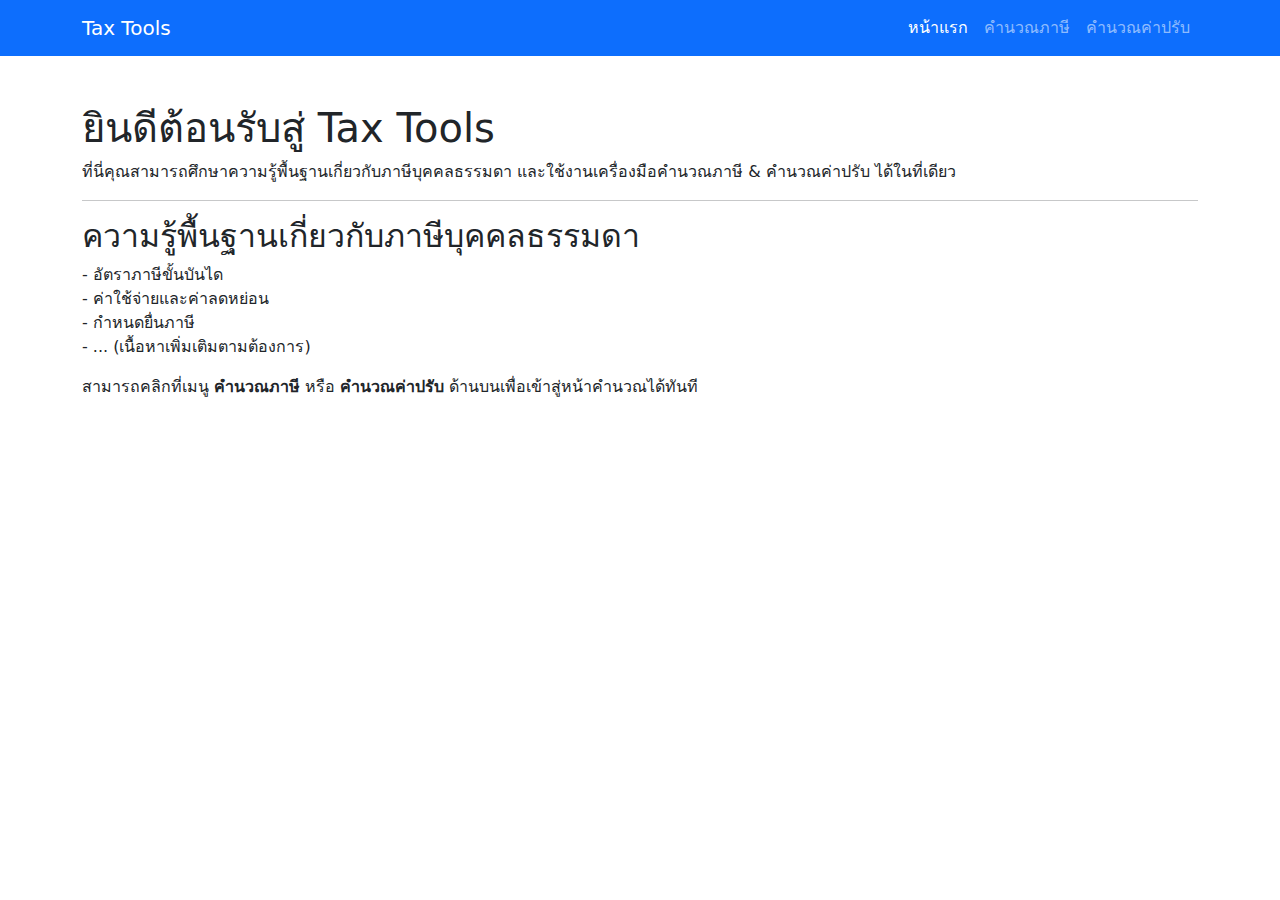
==== index.html @ 9a441849 "html" ====
<!DOCTYPE html>
<html lang="th">
<head>
  <meta charset="UTF-8" />
  <meta name="viewport" content="width=device-width, initial-scale=1.0"/>
  <title>ความรู้พื้นฐาน & วิธีใช้งาน</title>
  <!-- Bootstrap CSS -->
  <link
    href="https://cdn.jsdelivr.net/npm/bootstrap@5.3.0/dist/css/bootstrap.min.css"
    rel="stylesheet"
  />
  <!-- ไฟล์ CSS เพิ่มเติม (ถ้ามี) -->
  <!-- <link rel="stylesheet" href="css/style.css" /> -->
</head>
<body>
  <!-- Navbar -->
  <nav class="navbar navbar-expand-lg navbar-dark bg-primary">
    <div class="container">
      <a class="navbar-brand" href="index.html">Tax Tools</a>
      <button class="navbar-toggler" type="button" data-bs-toggle="collapse" data-bs-target="#navbarNav">
        <span class="navbar-toggler-icon"></span>
      </button>
      <div class="collapse navbar-collapse" id="navbarNav">
        <ul class="navbar-nav ms-auto">
          <li class="nav-item"><a class="nav-link active" href="index.html">หน้าแรก</a></li>
          <li class="nav-item"><a class="nav-link" href="tax-calculator.html">คำนวณภาษี</a></li>
          <li class="nav-item"><a class="nav-link" href="penalty-calculator.html">คำนวณค่าปรับ</a></li>
        </ul>
      </div>
    </div>
  </nav>

  <!-- Content -->
  <div class="container py-5">
    <h1>ยินดีต้อนรับสู่ Tax Tools</h1>
    <p>
      ที่นี่คุณสามารถศึกษาความรู้พื้นฐานเกี่ยวกับภาษีบุคคลธรรมดา  
      และใช้งานเครื่องมือคำนวณภาษี & คำนวณค่าปรับ ได้ในที่เดียว
    </p>
    <hr />
    <h2>ความรู้พื้นฐานเกี่ยวกับภาษีบุคคลธรรมดา</h2>
    <p>
      - อัตราภาษีขั้นบันได <br>
      - ค่าใช้จ่ายและค่าลดหย่อน <br>
      - กำหนดยื่นภาษี <br>
      - ... (เนื้อหาเพิ่มเติมตามต้องการ)
    </p>
    <p>
      สามารถคลิกที่เมนู <strong>คำนวณภาษี</strong> หรือ <strong>คำนวณค่าปรับ</strong> ด้านบนเพื่อเข้าสู่หน้าคำนวณได้ทันที
    </p>
  </div>

  <!-- Bootstrap JS -->
  <script src="https://cdn.jsdelivr.net/npm/bootstrap@5.3.0/dist/js/bootstrap.bundle.min.js"></script>
</body>
</html>
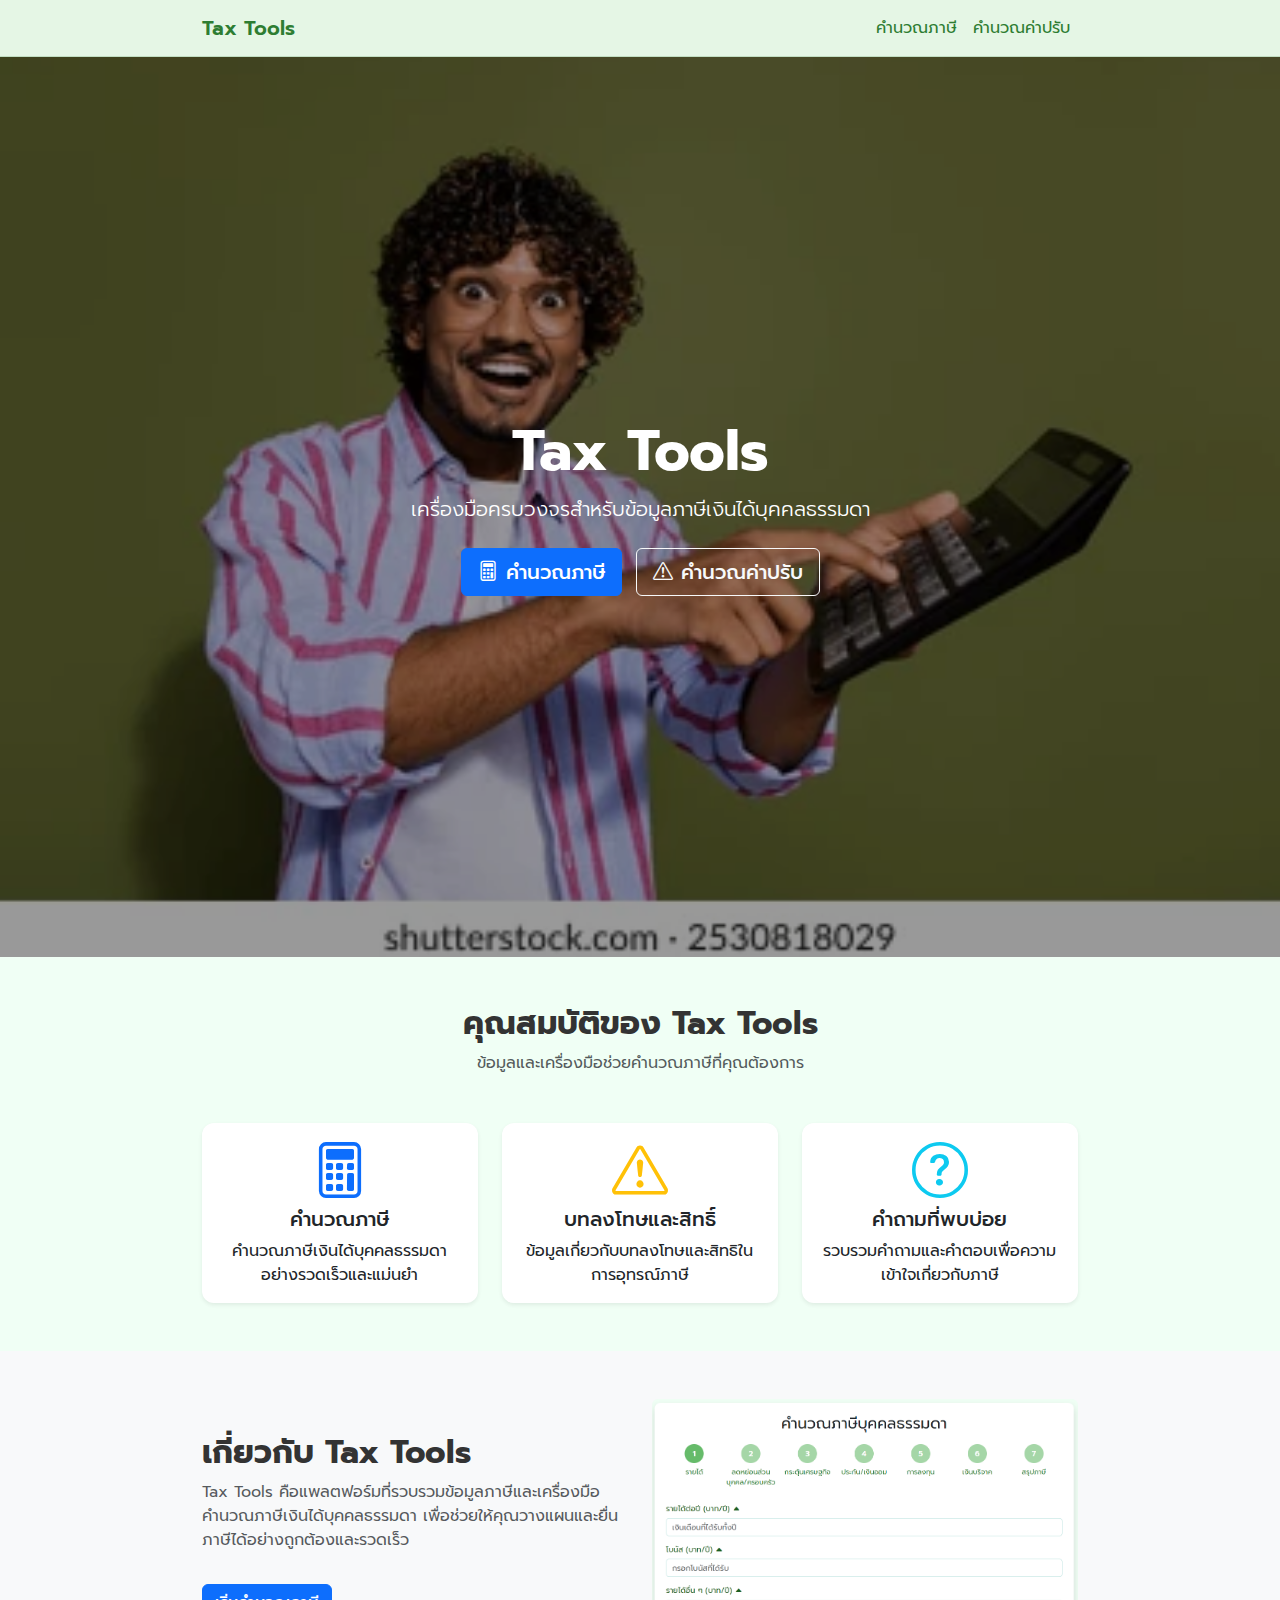
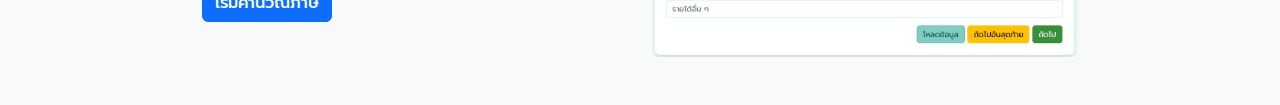
==== commit faa81726: "Add files via upload" ====
--- a/index.html
+++ b/index.html
@@ -3,18 +3,185 @@
 <head>
   <meta charset="UTF-8" />
   <meta name="viewport" content="width=device-width, initial-scale=1.0"/>
-  <title>ความรู้พื้นฐาน & วิธีใช้งาน</title>
+  <title>Tax Tools - ข้อมูลภาษีและเครื่องมือคำนวณภาษี</title>
   <!-- Bootstrap CSS -->
-  <link
-    href="https://cdn.jsdelivr.net/npm/bootstrap@5.3.0/dist/css/bootstrap.min.css"
-    rel="stylesheet"
-  />
-  <!-- ไฟล์ CSS เพิ่มเติม (ถ้ามี) -->
-  <!-- <link rel="stylesheet" href="css/style.css" /> -->
+  <link href="https://cdn.jsdelivr.net/npm/bootstrap@5.3.0/dist/css/bootstrap.min.css" rel="stylesheet">
+  <!-- Bootstrap Icons -->
+  <link rel="stylesheet" href="https://cdn.jsdelivr.net/npm/bootstrap-icons@1.10.5/font/bootstrap-icons.css">
+  <!-- Google Fonts -->
+  <link rel="stylesheet" href="https://fonts.googleapis.com/css2?family=Prompt:wght@400;600&display=swap">
+  <style>
+    /* Custom General Styles */
+    /* ========== พื้นฐานของหน้าเว็บ ========== */
+    body {
+      background: #F0FFF5; /* พื้นหลังสีเขียวอ่อนพาสเทล */
+      color: #333333;      /* สีตัวอักษรหลัก */
+      font-family: "Prompt", sans-serif;
+      margin: 0;
+      padding: 0;
+    }
+    
+    body {
+      background-color: #F0FFF5;
+      background-repeat: no-repeat;
+      background-position: 50px calc(100% - 25px);
+      background-size: 150px auto;
+    }
+    
+    /* การ์ดและ container ให้มีความโปร่งและขอบมนเล็กน้อย */
+    .container {
+      max-width: 900px;
+      margin: 0 auto;
+    }
+    
+    .card {
+      border: none;
+      border-radius: 12px;
+      background: #FFFFFF;
+    }
+    
+    /* ========== Navbar ========== */
+    .navbar {
+      background-color: #E5F6E5 !important;
+      border-bottom: 1px solid #C2DEC2;
+    }
+    
+    .navbar-brand {
+      color: #2E7D32 !important;
+      font-weight: 600;
+    }
+    
+    .nav-link {
+      color: #2E7D32 !important;
+    }
+    
+    .nav-link.active,
+    .nav-link:hover {
+      color: #1B5E20 !important;
+    }
+    
+    /* ========== Step Indicator (สำหรับหน้าคำนวณภาษี) ========== */
+    .step-indicator {
+      display: flex;
+      justify-content: space-between;
+      margin-bottom: 2rem;
+    }
+    
+    .step {
+      text-align: center;
+      flex: 1;
+      position: relative;
+    }
+    
+    .step-number {
+      width: 40px;
+      height: 40px;
+      margin: 0 auto;
+      border-radius: 50%;
+      background-color: #A5D6A7;
+      color: #ffffff;
+      display: flex;
+      align-items: center;
+      justify-content: center;
+      font-weight: 600;
+      margin-bottom: 0.5rem;
+    }
+    
+    .step.active .step-number {
+      background-color: #66BB6A;
+    }
+    
+    .step-title {
+      font-size: 0.9rem;
+      color: #2E7D32;
+    }
+    
+    /* ========== ปุ่มต่าง ๆ ========== */
+    .btn {
+      border-radius: 6px;
+      font-weight: 500;
+    }
+    
+    .btn-dark {
+      background-color: #388E3C !important;
+      border-color: #2E7D32 !important;
+    }
+    
+    .btn-dark:hover {
+      background-color: #2E7D32 !important;
+      border-color: #1B5E20 !important;
+    }
+    
+    .btn-secondary {
+      background-color: #C8E6C9 !important;
+      border-color: #A5D6A7 !important;
+      color: #2E7D32 !important;
+    }
+    
+    .btn-secondary:hover {
+      background-color: #A5D6A7 !important;
+      border-color: #81C784 !important;
+      color: #1B5E20 !important;
+    }
+    
+    .btn-success {
+      background-color: #4CAF50 !important;
+      border-color: #43A047 !important;
+    }
+    
+    .btn-info {
+      background-color: #80CBC4 !important;
+      border-color: #4DB6AC !important;
+      color: #004D40 !important;
+    }
+    
+    /* ========== ฟอร์มและช่องกรอกข้อมูล ========== */
+    .form-label {
+      font-weight: 500;
+      color: #1B5E20;
+    }
+    
+    .form-control {
+      border-radius: 6px;
+      border: 1px solid #B2DFDB;
+    }
+    
+    .form-check-input:checked {
+      background-color: #66BB6A;
+      border-color: #66BB6A;
+    }
+    
+    /* ========== ตารางสรุป ========== */
+    .table thead th {
+      background-color: #C8E6C9;
+      color: #2E7D32;
+    }
+    
+    .table tbody td {
+      vertical-align: middle;
+    }
+    
+    /* ========== ส่วนของ Step 7 สรุปภาษี ========== */
+    #step-7 h4, 
+    #step-7 h5 {
+      color: #2E7D32;
+      font-weight: 600;
+    }
+    
+    /* ========== ปรับแต่งส่วนพิมพ์ (print) ถ้าต้องการ ========== */
+    @media print {
+      .no-print {
+        display: none !important;
+      }
+      body {
+        background: #FFFFFF;
+      }
+    }
+  </style>
 </head>
 <body>
   <!-- Navbar -->
-  <nav class="navbar navbar-expand-lg navbar-dark bg-primary">
+  <nav class="navbar navbar-expand-lg navbar-light no-print">
     <div class="container">
       <a class="navbar-brand" href="index.html">Tax Tools</a>
       <button class="navbar-toggler" type="button" data-bs-toggle="collapse" data-bs-target="#navbarNav">
@@ -22,35 +189,91 @@
       </button>
       <div class="collapse navbar-collapse" id="navbarNav">
         <ul class="navbar-nav ms-auto">
-          <li class="nav-item"><a class="nav-link active" href="index.html">หน้าแรก</a></li>
           <li class="nav-item"><a class="nav-link" href="tax-calculator.html">คำนวณภาษี</a></li>
           <li class="nav-item"><a class="nav-link" href="penalty-calculator.html">คำนวณค่าปรับ</a></li>
         </ul>
       </div>
     </div>
   </nav>
+  
+  <!-- Hero Section -->
+  <section class="hero d-flex align-items-center" style="background: url('./images/j3k.png') center center/cover no-repeat; height: 100vh; position: relative;">
+    <div class="container text-center hero-content" style="position: relative; z-index: 2;">
+      <h1 class="display-4 fw-bold" style="color: #fff;">Tax Tools</h1>
+      <p class="lead mb-4" style="color: #fff;">เครื่องมือครบวงจรสำหรับข้อมูลภาษีเงินได้บุคคลธรรมดา</p>
+      <a href="tax-calculator.html" class="btn btn-primary btn-lg me-2">
+        <i class="bi bi-calculator me-2"></i>คำนวณภาษี
+      </a>
+      <a href="penalty-calculator.html" class="btn btn-outline-light btn-lg">
+        <i class="bi bi-exclamation-triangle me-2"></i>คำนวณค่าปรับ
+      </a>
+    </div>
+    <div style="position: absolute; top: 0; left: 0; width: 100%; height: 100%; background: rgba(0,0,0,0.4);"></div>
+  </section>
+  
+  <!-- Features Section -->
+  <section id="features" class="py-5">
+    <div class="container">
+      <div class="text-center mb-5">
+        <h2 class="fw-bold">คุณสมบัติของ Tax Tools</h2>
+        <p class="text-muted">ข้อมูลและเครื่องมือช่วยคำนวณภาษีที่คุณต้องการ</p>
+      </div>
+      <div class="row g-4">
+        <div class="col-md-4">
+          <div class="card feature-card h-100 shadow-sm">
+            <div class="card-body text-center">
+              <i class="bi bi-calculator display-4 text-primary mb-3"></i>
+              <h5 class="card-title">คำนวณภาษี</h5>
+              <p class="card-text">คำนวณภาษีเงินได้บุคคลธรรมดาอย่างรวดเร็วและแม่นยำ</p>
+            </div>
+          </div>
+        </div>
+        <div class="col-md-4">
+          <div class="card feature-card h-100 shadow-sm">
+            <div class="card-body text-center">
+              <i class="bi bi-exclamation-triangle display-4 text-warning mb-3"></i>
+              <h5 class="card-title">บทลงโทษและสิทธิ์</h5>
+              <p class="card-text">ข้อมูลเกี่ยวกับบทลงโทษและสิทธิในการอุทรณ์ภาษี</p>
+            </div>
+          </div>
+        </div>
+        <div class="col-md-4">
+          <div class="card feature-card h-100 shadow-sm">
+            <div class="card-body text-center">
+              <i class="bi bi-question-circle display-4 text-info mb-3"></i>
+              <h5 class="card-title">คำถามที่พบบ่อย</h5>
+              <p class="card-text">รวบรวมคำถามและคำตอบเพื่อความเข้าใจเกี่ยวกับภาษี</p>
+            </div>
+          </div>
+        </div>
+      </div>
+    </div>
+  </section>
+  
+  <!-- About Section -->
+  <section id="about" class="py-5 bg-light">
+    <div class="container">
+      <div class="row align-items-center">
+        <div class="col-md-6">
+          <h2 class="fw-bold">เกี่ยวกับ Tax Tools</h2>
+          <p class="text-muted">
+            Tax Tools คือแพลตฟอร์มที่รวบรวมข้อมูลภาษีและเครื่องมือคำนวณภาษีเงินได้บุคคลธรรมดา
+            เพื่อช่วยให้คุณวางแผนและยื่นภาษีได้อย่างถูกต้องและรวดเร็ว
+          </p>
+          <a href="tax-calculator.html" class="btn btn-primary mt-3">
+            เริ่มคำนวณภาษี
+          </a>
+        </div>
+        <div class="col-md-6">
+          <img src="./images/image.png" alt="Tax Tools" class="img-fluid rounded">
+        </div>
+      </div>
+    </div>
+  </section>
+  
 
-  <!-- Content -->
-  <div class="container py-5">
-    <h1>ยินดีต้อนรับสู่ Tax Tools</h1>
-    <p>
-      ที่นี่คุณสามารถศึกษาความรู้พื้นฐานเกี่ยวกับภาษีบุคคลธรรมดา  
-      และใช้งานเครื่องมือคำนวณภาษี & คำนวณค่าปรับ ได้ในที่เดียว
-    </p>
-    <hr />
-    <h2>ความรู้พื้นฐานเกี่ยวกับภาษีบุคคลธรรมดา</h2>
-    <p>
-      - อัตราภาษีขั้นบันได <br>
-      - ค่าใช้จ่ายและค่าลดหย่อน <br>
-      - กำหนดยื่นภาษี <br>
-      - ... (เนื้อหาเพิ่มเติมตามต้องการ)
-    </p>
-    <p>
-      สามารถคลิกที่เมนู <strong>คำนวณภาษี</strong> หรือ <strong>คำนวณค่าปรับ</strong> ด้านบนเพื่อเข้าสู่หน้าคำนวณได้ทันที
-    </p>
-  </div>
-
-  <!-- Bootstrap JS -->
+  
+  <!-- Bootstrap JS Bundle -->
   <script src="https://cdn.jsdelivr.net/npm/bootstrap@5.3.0/dist/js/bootstrap.bundle.min.js"></script>
 </body>
 </html>
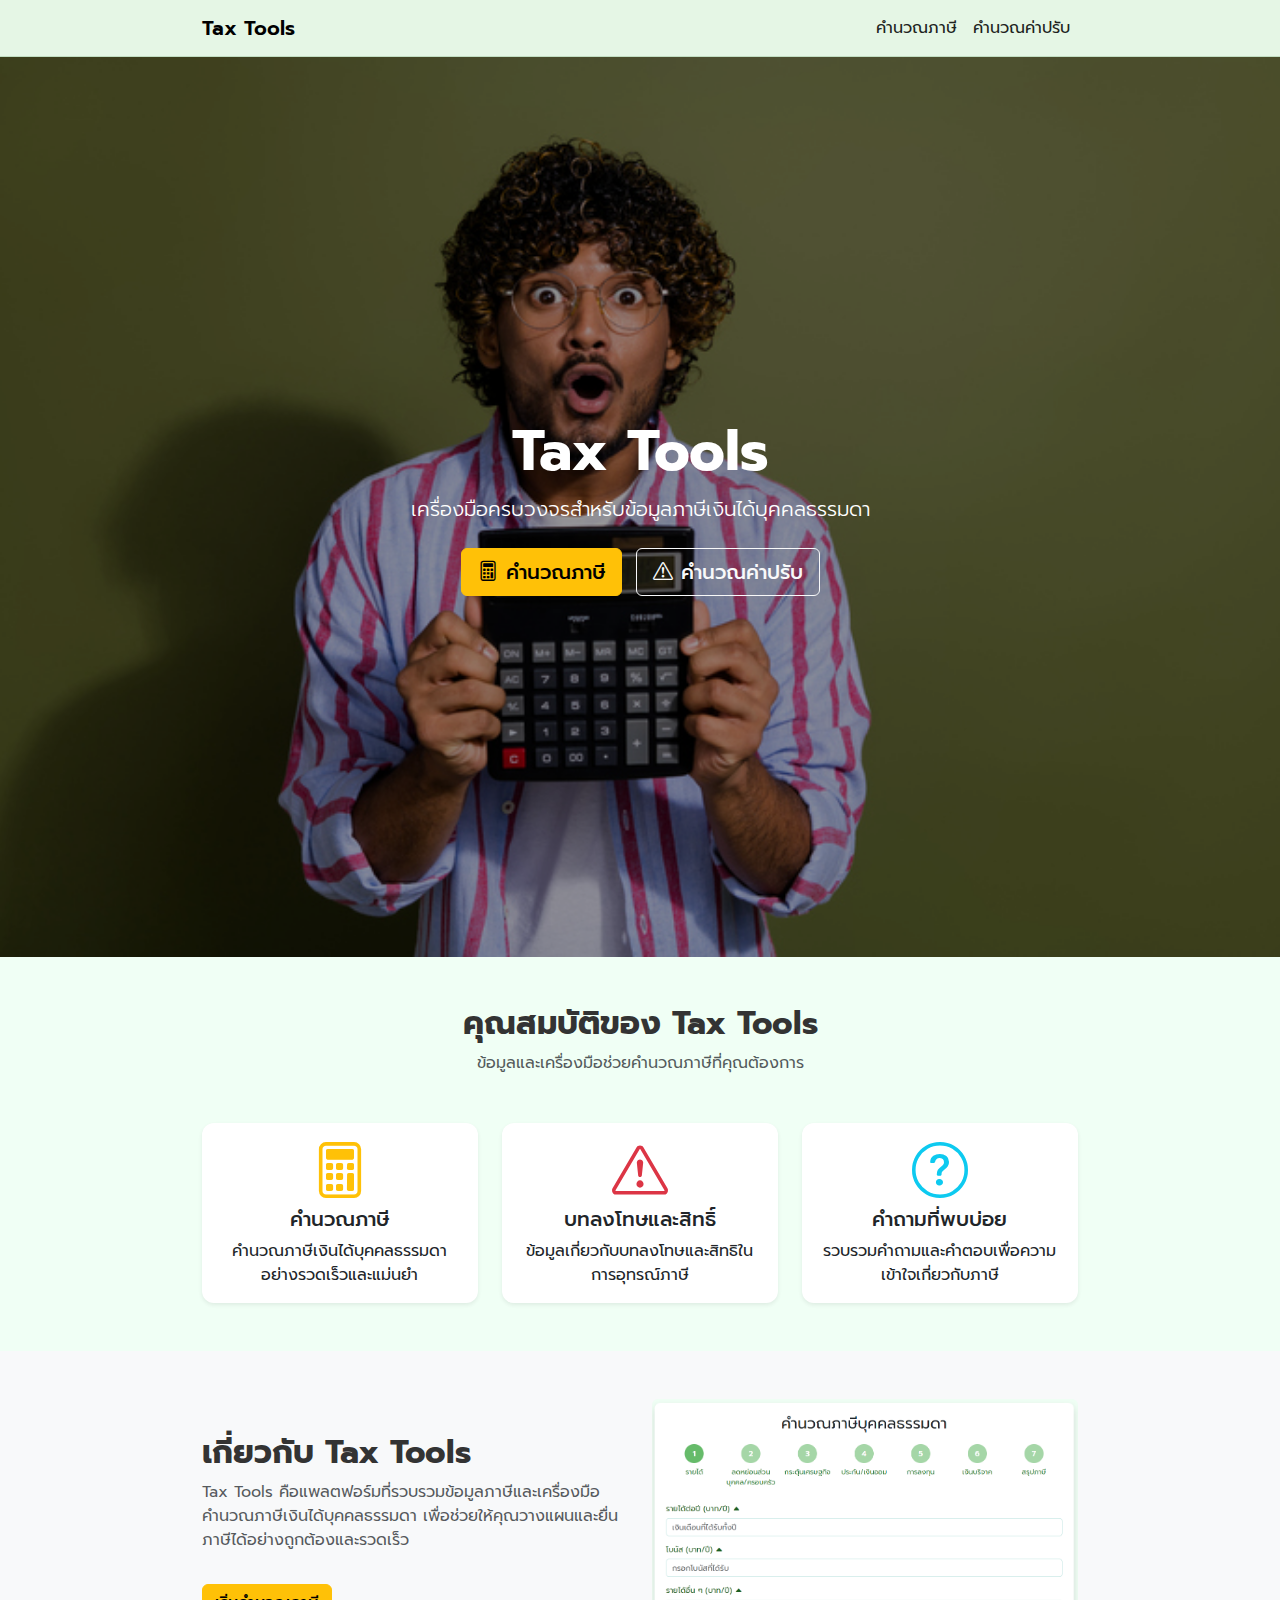
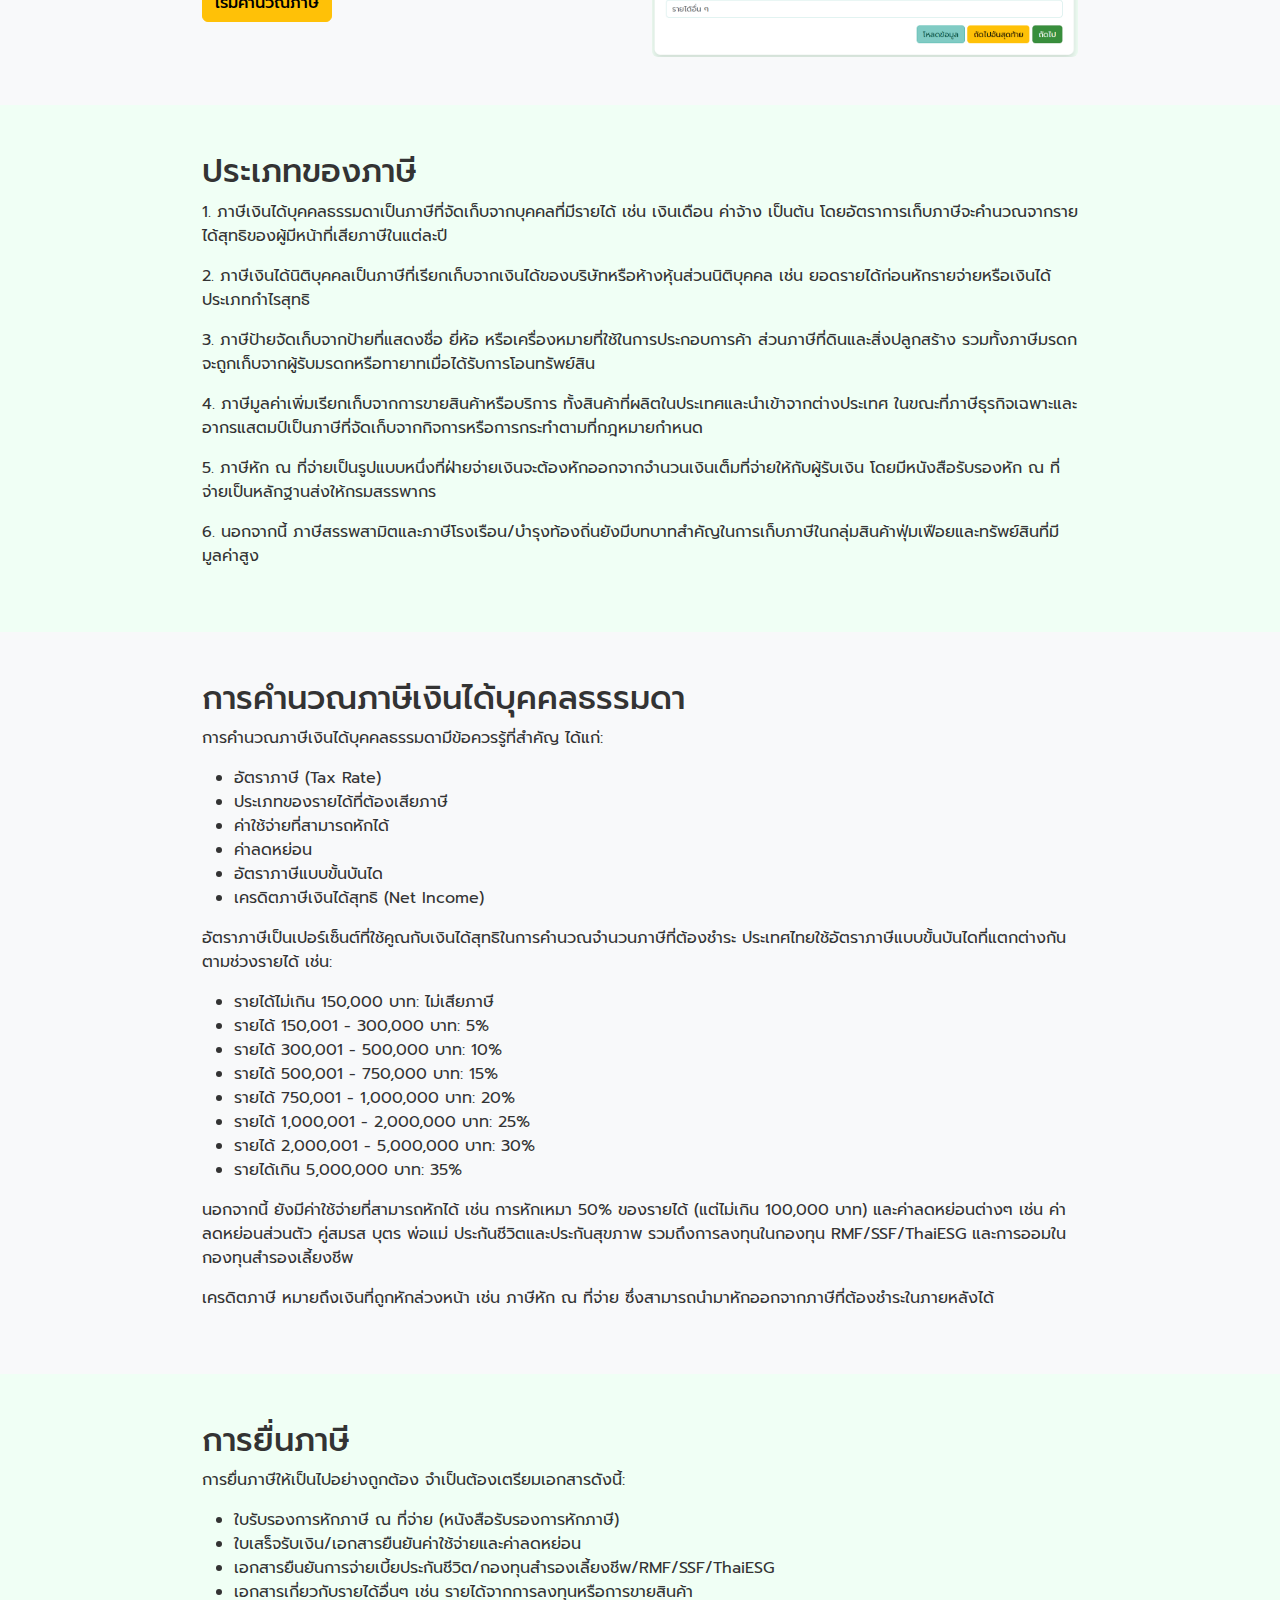
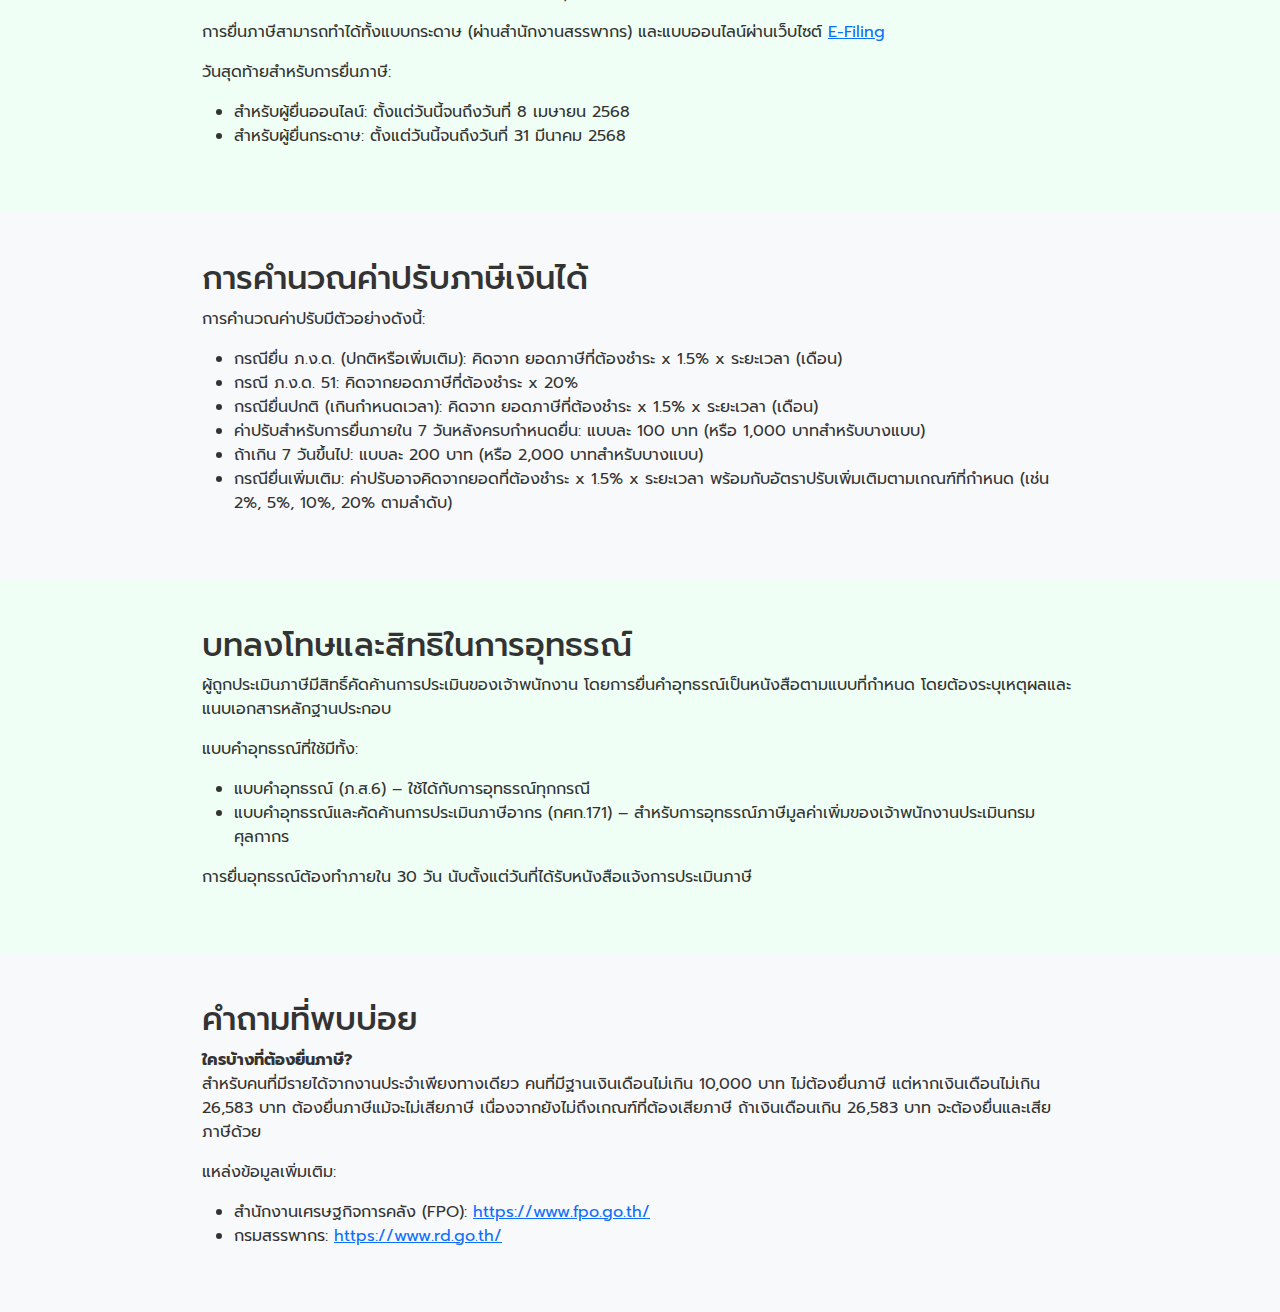
==== commit 71c030e1: "Add files via upload" ====
--- a/index.html
+++ b/index.html
@@ -10,174 +10,7 @@
   <link rel="stylesheet" href="https://cdn.jsdelivr.net/npm/bootstrap-icons@1.10.5/font/bootstrap-icons.css">
   <!-- Google Fonts -->
   <link rel="stylesheet" href="https://fonts.googleapis.com/css2?family=Prompt:wght@400;600&display=swap">
-  <style>
-    /* Custom General Styles */
-    /* ========== พื้นฐานของหน้าเว็บ ========== */
-    body {
-      background: #F0FFF5; /* พื้นหลังสีเขียวอ่อนพาสเทล */
-      color: #333333;      /* สีตัวอักษรหลัก */
-      font-family: "Prompt", sans-serif;
-      margin: 0;
-      padding: 0;
-    }
-    
-    body {
-      background-color: #F0FFF5;
-      background-repeat: no-repeat;
-      background-position: 50px calc(100% - 25px);
-      background-size: 150px auto;
-    }
-    
-    /* การ์ดและ container ให้มีความโปร่งและขอบมนเล็กน้อย */
-    .container {
-      max-width: 900px;
-      margin: 0 auto;
-    }
-    
-    .card {
-      border: none;
-      border-radius: 12px;
-      background: #FFFFFF;
-    }
-    
-    /* ========== Navbar ========== */
-    .navbar {
-      background-color: #E5F6E5 !important;
-      border-bottom: 1px solid #C2DEC2;
-    }
-    
-    .navbar-brand {
-      color: #2E7D32 !important;
-      font-weight: 600;
-    }
-    
-    .nav-link {
-      color: #2E7D32 !important;
-    }
-    
-    .nav-link.active,
-    .nav-link:hover {
-      color: #1B5E20 !important;
-    }
-    
-    /* ========== Step Indicator (สำหรับหน้าคำนวณภาษี) ========== */
-    .step-indicator {
-      display: flex;
-      justify-content: space-between;
-      margin-bottom: 2rem;
-    }
-    
-    .step {
-      text-align: center;
-      flex: 1;
-      position: relative;
-    }
-    
-    .step-number {
-      width: 40px;
-      height: 40px;
-      margin: 0 auto;
-      border-radius: 50%;
-      background-color: #A5D6A7;
-      color: #ffffff;
-      display: flex;
-      align-items: center;
-      justify-content: center;
-      font-weight: 600;
-      margin-bottom: 0.5rem;
-    }
-    
-    .step.active .step-number {
-      background-color: #66BB6A;
-    }
-    
-    .step-title {
-      font-size: 0.9rem;
-      color: #2E7D32;
-    }
-    
-    /* ========== ปุ่มต่าง ๆ ========== */
-    .btn {
-      border-radius: 6px;
-      font-weight: 500;
-    }
-    
-    .btn-dark {
-      background-color: #388E3C !important;
-      border-color: #2E7D32 !important;
-    }
-    
-    .btn-dark:hover {
-      background-color: #2E7D32 !important;
-      border-color: #1B5E20 !important;
-    }
-    
-    .btn-secondary {
-      background-color: #C8E6C9 !important;
-      border-color: #A5D6A7 !important;
-      color: #2E7D32 !important;
-    }
-    
-    .btn-secondary:hover {
-      background-color: #A5D6A7 !important;
-      border-color: #81C784 !important;
-      color: #1B5E20 !important;
-    }
-    
-    .btn-success {
-      background-color: #4CAF50 !important;
-      border-color: #43A047 !important;
-    }
-    
-    .btn-info {
-      background-color: #80CBC4 !important;
-      border-color: #4DB6AC !important;
-      color: #004D40 !important;
-    }
-    
-    /* ========== ฟอร์มและช่องกรอกข้อมูล ========== */
-    .form-label {
-      font-weight: 500;
-      color: #1B5E20;
-    }
-    
-    .form-control {
-      border-radius: 6px;
-      border: 1px solid #B2DFDB;
-    }
-    
-    .form-check-input:checked {
-      background-color: #66BB6A;
-      border-color: #66BB6A;
-    }
-    
-    /* ========== ตารางสรุป ========== */
-    .table thead th {
-      background-color: #C8E6C9;
-      color: #2E7D32;
-    }
-    
-    .table tbody td {
-      vertical-align: middle;
-    }
-    
-    /* ========== ส่วนของ Step 7 สรุปภาษี ========== */
-    #step-7 h4, 
-    #step-7 h5 {
-      color: #2E7D32;
-      font-weight: 600;
-    }
-    
-    /* ========== ปรับแต่งส่วนพิมพ์ (print) ถ้าต้องการ ========== */
-    @media print {
-      .no-print {
-        display: none !important;
-      }
-      body {
-        background: #FFFFFF;
-      }
-    }
-  </style>
+  <link rel="stylesheet" href="css/style.css">
 </head>
 <body>
   <!-- Navbar -->
@@ -197,11 +30,11 @@
   </nav>
   
   <!-- Hero Section -->
-  <section class="hero d-flex align-items-center" style="background: url('./images/j3k.png') center center/cover no-repeat; height: 100vh; position: relative;">
+  <section class="hero d-flex align-items-center" style="background: url('./images/j3k2.png') center center/cover no-repeat; height: 100vh; position: relative;">
     <div class="container text-center hero-content" style="position: relative; z-index: 2;">
       <h1 class="display-4 fw-bold" style="color: #fff;">Tax Tools</h1>
       <p class="lead mb-4" style="color: #fff;">เครื่องมือครบวงจรสำหรับข้อมูลภาษีเงินได้บุคคลธรรมดา</p>
-      <a href="tax-calculator.html" class="btn btn-primary btn-lg me-2">
+      <a href="tax-calculator.html" class="btn btn-warning btn-lg me-2">
         <i class="bi bi-calculator me-2"></i>คำนวณภาษี
       </a>
       <a href="penalty-calculator.html" class="btn btn-outline-light btn-lg">
@@ -222,7 +55,7 @@
         <div class="col-md-4">
           <div class="card feature-card h-100 shadow-sm">
             <div class="card-body text-center">
-              <i class="bi bi-calculator display-4 text-primary mb-3"></i>
+              <i class="bi bi-calculator display-4 text-warning mb-3"></i>
               <h5 class="card-title">คำนวณภาษี</h5>
               <p class="card-text">คำนวณภาษีเงินได้บุคคลธรรมดาอย่างรวดเร็วและแม่นยำ</p>
             </div>
@@ -231,7 +64,7 @@
         <div class="col-md-4">
           <div class="card feature-card h-100 shadow-sm">
             <div class="card-body text-center">
-              <i class="bi bi-exclamation-triangle display-4 text-warning mb-3"></i>
+              <i class="bi bi-exclamation-triangle display-4 text-danger mb-3"></i>
               <h5 class="card-title">บทลงโทษและสิทธิ์</h5>
               <p class="card-text">ข้อมูลเกี่ยวกับบทลงโทษและสิทธิในการอุทรณ์ภาษี</p>
             </div>
@@ -260,7 +93,7 @@
             Tax Tools คือแพลตฟอร์มที่รวบรวมข้อมูลภาษีและเครื่องมือคำนวณภาษีเงินได้บุคคลธรรมดา
             เพื่อช่วยให้คุณวางแผนและยื่นภาษีได้อย่างถูกต้องและรวดเร็ว
           </p>
-          <a href="tax-calculator.html" class="btn btn-primary mt-3">
+          <a href="tax-calculator.html" class="btn btn-warning mt-3">
             เริ่มคำนวณภาษี
           </a>
         </div>
@@ -271,9 +104,155 @@
     </div>
   </section>
   
-
+  <!-- รายละเอียดเนื้อหาเพิ่มเติม -->
+  <section id="tax-type" class="py-5">
+    <div class="container">
+      <h2>ประเภทของภาษี</h2>
+      <p>
+        1. ภาษีเงินได้บุคคลธรรมดาเป็นภาษีที่จัดเก็บจากบุคคลที่มีรายได้ เช่น เงินเดือน ค่าจ้าง เป็นต้น 
+        โดยอัตราการเก็บภาษีจะคำนวณจากรายได้สุทธิของผู้มีหน้าที่เสียภาษีในแต่ละปี
+      </p>
+      <p>
+        2. ภาษีเงินได้นิติบุคคลเป็นภาษีที่เรียกเก็บจากเงินได้ของบริษัทหรือห้างหุ้นส่วนนิติบุคคล เช่น ยอดรายได้ก่อนหักรายจ่ายหรือเงินได้ประเภทกำไรสุทธิ
+      </p>
+      <p>
+        3. ภาษีป้ายจัดเก็บจากป้ายที่แสดงชื่อ ยี่ห้อ หรือเครื่องหมายที่ใช้ในการประกอบการค้า 
+        ส่วนภาษีที่ดินและสิ่งปลูกสร้าง รวมทั้งภาษีมรดกจะถูกเก็บจากผู้รับมรดกหรือทายาทเมื่อได้รับการโอนทรัพย์สิน
+      </p>
+      <p>
+        4. ภาษีมูลค่าเพิ่มเรียกเก็บจากการขายสินค้าหรือบริการ ทั้งสินค้าที่ผลิตในประเทศและนำเข้าจากต่างประเทศ 
+        ในขณะที่ภาษีธุรกิจเฉพาะและอากรแสตมป์เป็นภาษีที่จัดเก็บจากกิจการหรือการกระทำตามที่กฎหมายกำหนด
+      </p>
+      <p>
+        5. ภาษีหัก ณ ที่จ่ายเป็นรูปแบบหนึ่งที่ฝ่ายจ่ายเงินจะต้องหักออกจากจำนวนเงินเต็มที่จ่ายให้กับผู้รับเงิน 
+        โดยมีหนังสือรับรองหัก ณ ที่จ่ายเป็นหลักฐานส่งให้กรมสรรพากร
+      </p>
+      <p>
+        6. นอกจากนี้ ภาษีสรรพสามิตและภาษีโรงเรือน/บำรุงท้องถิ่นยังมีบทบาทสำคัญในการเก็บภาษีในกลุ่มสินค้าฟุ่มเฟือยและทรัพย์สินที่มีมูลค่าสูง
+      </p>
+    </div>
+  </section>
+  
+  <section id="tax-calculation" class="py-5 bg-light">
+    <div class="container">
+      <h2>การคำนวณภาษีเงินได้บุคคลธรรมดา</h2>
+      <p>
+        การคำนวณภาษีเงินได้บุคคลธรรมดามีข้อควรรู้ที่สำคัญ ได้แก่:
+      </p>
+      <ul>
+        <li>อัตราภาษี (Tax Rate)</li>
+        <li>ประเภทของรายได้ที่ต้องเสียภาษี</li>
+        <li>ค่าใช้จ่ายที่สามารถหักได้</li>
+        <li>ค่าลดหย่อน</li>
+        <li>อัตราภาษีแบบขั้นบันได</li>
+        <li>เครดิตภาษีเงินได้สุทธิ (Net Income)</li>
+      </ul>
+      <p>
+        อัตราภาษีเป็นเปอร์เซ็นต์ที่ใช้คูณกับเงินได้สุทธิในการคำนวณจำนวนภาษีที่ต้องชำระ ประเทศไทยใช้อัตราภาษีแบบขั้นบันไดที่แตกต่างกันตามช่วงรายได้ เช่น:
+      </p>
+      <ul>
+        <li>รายได้ไม่เกิน 150,000 บาท: ไม่เสียภาษี</li>
+        <li>รายได้ 150,001 - 300,000 บาท: 5%</li>
+        <li>รายได้ 300,001 - 500,000 บาท: 10%</li>
+        <li>รายได้ 500,001 - 750,000 บาท: 15%</li>
+        <li>รายได้ 750,001 - 1,000,000 บาท: 20%</li>
+        <li>รายได้ 1,000,001 - 2,000,000 บาท: 25%</li>
+        <li>รายได้ 2,000,001 - 5,000,000 บาท: 30%</li>
+        <li>รายได้เกิน 5,000,000 บาท: 35%</li>
+      </ul>
+      <p>
+        นอกจากนี้ ยังมีค่าใช้จ่ายที่สามารถหักได้ เช่น การหักเหมา 50% ของรายได้ (แต่ไม่เกิน 100,000 บาท) 
+        และค่าลดหย่อนต่างๆ เช่น ค่าลดหย่อนส่วนตัว คู่สมรส บุตร พ่อแม่ ประกันชีวิตและประกันสุขภาพ 
+        รวมถึงการลงทุนในกองทุน RMF/SSF/ThaiESG และการออมในกองทุนสำรองเลี้ยงชีพ
+      </p>
+      <p>
+        เครดิตภาษี หมายถึงเงินที่ถูกหักล่วงหน้า เช่น ภาษีหัก ณ ที่จ่าย ซึ่งสามารถนำมาหักออกจากภาษีที่ต้องชำระในภายหลังได้
+      </p>
+    </div>
+  </section>
+  
+  <section id="tax-filing" class="py-5">
+    <div class="container">
+      <h2>การยื่นภาษี</h2>
+      <p>
+        การยื่นภาษีให้เป็นไปอย่างถูกต้อง จำเป็นต้องเตรียมเอกสารดังนี้:
+      </p>
+      <ul>
+        <li>ใบรับรองการหักภาษี ณ ที่จ่าย (หนังสือรับรองการหักภาษี)</li>
+        <li>ใบเสร็จรับเงิน/เอกสารยืนยันค่าใช้จ่ายและค่าลดหย่อน</li>
+        <li>เอกสารยืนยันการจ่ายเบี้ยประกันชีวิต/กองทุนสำรองเลี้ยงชีพ/RMF/SSF/ThaiESG</li>
+        <li>เอกสารเกี่ยวกับรายได้อื่นๆ เช่น รายได้จากการลงทุนหรือการขายสินค้า</li>
+      </ul>
+      <p>
+        การยื่นภาษีสามารถทำได้ทั้งแบบกระดาษ (ผ่านสำนักงานสรรพากร) และแบบออนไลน์ผ่านเว็บไซต์ <a href="https://efiling.rd.go.th/" target="_blank">E-Filing</a>
+      </p>
+      <p>
+        วันสุดท้ายสำหรับการยื่นภาษี:
+      </p>
+      <ul>
+        <li>สำหรับผู้ยื่นออนไลน์: ตั้งแต่วันนี้จนถึงวันที่ 8 เมษายน 2568</li>
+        <li>สำหรับผู้ยื่นกระดาษ: ตั้งแต่วันนี้จนถึงวันที่ 31 มีนาคม 2568</li>
+      </ul>
+    </div>
+  </section>
+  
+  <section id="penalty-calculation" class="py-5 bg-light">
+    <div class="container">
+      <h2>การคำนวณค่าปรับภาษีเงินได้</h2>
+      <p>
+        การคำนวณค่าปรับมีตัวอย่างดังนี้:
+      </p>
+      <ul>
+        <li>กรณียื่น ภ.ง.ด. (ปกติหรือเพิ่มเติม): คิดจาก ยอดภาษีที่ต้องชำระ x 1.5% x ระยะเวลา (เดือน)</li>
+        <li>กรณี ภ.ง.ด. 51: คิดจากยอดภาษีที่ต้องชำระ x 20%</li>
+        <li>กรณียื่นปกติ (เกินกำหนดเวลา): คิดจาก ยอดภาษีที่ต้องชำระ x 1.5% x ระยะเวลา (เดือน)</li>
+        <li>ค่าปรับสำหรับการยื่นภายใน 7 วันหลังครบกำหนดยื่น: แบบละ 100 บาท (หรือ 1,000 บาทสำหรับบางแบบ)</li>
+        <li>ถ้าเกิน 7 วันขึ้นไป: แบบละ 200 บาท (หรือ 2,000 บาทสำหรับบางแบบ)</li>
+        <li>กรณียื่นเพิ่มเติม: ค่าปรับอาจคิดจากยอดที่ต้องชำระ x 1.5% x ระยะเวลา พร้อมกับอัตราปรับเพิ่มเติมตามเกณฑ์ที่กำหนด (เช่น 2%, 5%, 10%, 20% ตามลำดับ)</li>
+      </ul>
+    </div>
+  </section>
+  
+  <section id="appeal" class="py-5">
+    <div class="container">
+      <h2>บทลงโทษและสิทธิในการอุทธรณ์</h2>
+      <p>
+        ผู้ถูกประเมินภาษีมีสิทธิ์คัดค้านการประเมินของเจ้าพนักงาน โดยการยื่นคำอุทธรณ์เป็นหนังสือตามแบบที่กำหนด
+        โดยต้องระบุเหตุผลและแนบเอกสารหลักฐานประกอบ
+      </p>
+      <p>
+        แบบคำอุทธรณ์ที่ใช้มีทั้ง:
+      </p>
+      <ul>
+        <li>แบบคำอุทธรณ์ (ภ.ส.6) – ใช้ได้กับการอุทธรณ์ทุกกรณี</li>
+        <li>แบบคำอุทธรณ์และคัดค้านการประเมินภาษีอากร (กศก.171) – สำหรับการอุทธรณ์ภาษีมูลค่าเพิ่มของเจ้าพนักงานประเมินกรมศุลกากร</li>
+      </ul>
+      <p>
+        การยื่นอุทธรณ์ต้องทำภายใน 30 วัน นับตั้งแต่วันที่ได้รับหนังสือแจ้งการประเมินภาษี
+      </p>
+    </div>
+  </section>
+  
+  <section id="faq" class="py-5 bg-light">
+    <div class="container">
+      <h2>คำถามที่พบบ่อย</h2>
+      <p>
+        <strong>ใครบ้างที่ต้องยื่นภาษี?</strong><br>
+        สำหรับคนที่มีรายได้จากงานประจำเพียงทางเดียว คนที่มีฐานเงินเดือนไม่เกิน 10,000 บาท ไม่ต้องยื่นภาษี 
+        แต่หากเงินเดือนไม่เกิน 26,583 บาท ต้องยื่นภาษีแม้จะไม่เสียภาษี เนื่องจากยังไม่ถึงเกณฑ์ที่ต้องเสียภาษี 
+        ถ้าเงินเดือนเกิน 26,583 บาท จะต้องยื่นและเสียภาษีด้วย
+      </p>
+      <p>
+        แหล่งข้อมูลเพิ่มเติม:
+      </p>
+      <ul>
+        <li>สำนักงานเศรษฐกิจการคลัง (FPO): <a href="https://www.fpo.go.th/" target="_blank">https://www.fpo.go.th/</a></li>
+        <li>กรมสรรพากร: <a href="https://www.rd.go.th/" target="_blank">https://www.rd.go.th/</a></li>
+      </ul>
+    </div>
+  </section>
   
   <!-- Bootstrap JS Bundle -->
   <script src="https://cdn.jsdelivr.net/npm/bootstrap@5.3.0/dist/js/bootstrap.bundle.min.js"></script>
 </body>
-</html>
+</html>--- a/css/style.css
+++ b/css/style.css
@@ -0,0 +1,167 @@
+    /* Custom General Styles */
+    /* ========== พื้นฐานของหน้าเว็บ ========== */
+    body {
+      background: #F0FFF5; /* พื้นหลังสีเขียวอ่อนพาสเทล */
+      color: #333333;      /* สีตัวอักษรหลัก */
+      font-family: "Prompt", sans-serif;
+      margin: 0;
+      padding: 0;
+    }
+    
+    body {
+      background-color: #F0FFF5;
+      background-image: url("./images/among-us.gif"); /* ใส่ path รูปตามจริง */
+      background-repeat: no-repeat;
+      background-position: 100px calc(100% - 50px);
+      background-size: 120px auto;
+    }
+    
+    /* การ์ดและ container ให้มีความโปร่งและขอบมนเล็กน้อย */
+    .container {
+      max-width: 900px;
+      margin: 0 auto;
+    }
+    
+    .card {
+      border: none;
+      border-radius: 12px;
+      background: #FFFFFF;
+    }
+    
+    /* ========== Navbar ========== */
+    .navbar {
+      background-color: #E5F6E5 !important;
+      border-bottom: 1px solid #C2DEC2;
+    }
+    
+    .navbar-brand {
+      color: #000000 !important;
+      font-weight: 600;
+    }
+    
+    .nav-link {
+      color: #202220 !important;
+    }
+    
+    .nav-link.active,
+    .nav-link:hover {
+      color: #000000 !important;
+    }
+    
+    /* ========== Step Indicator (สำหรับหน้าคำนวณภาษี) ========== */
+    .step-indicator {
+      display: flex;
+      justify-content: space-between;
+      margin-bottom: 2rem;
+    }
+    
+    .step {
+      text-align: center;
+      flex: 1;
+      position: relative;
+    }
+    
+    .step-number {
+      width: 40px;
+      height: 40px;
+      margin: 0 auto;
+      border-radius: 50%;
+      background-color: #A5D6A7;
+      color: #ffffff;
+      display: flex;
+      align-items: center;
+      justify-content: center;
+      font-weight: 600;
+      margin-bottom: 0.5rem;
+    }
+    
+    .step.active .step-number {
+      background-color: #66BB6A;
+    }
+    
+    .step-title {
+      font-size: 0.9rem;
+      color: #2E7D32;
+    }
+    
+    /* ========== ปุ่มต่าง ๆ ========== */
+    .btn {
+      border-radius: 6px;
+      font-weight: 500;
+    }
+    
+    .btn-dark {
+      background-color: #388E3C !important;
+      border-color: #2E7D32 !important;
+    }
+    
+    .btn-dark:hover {
+      background-color: #2E7D32 !important;
+      border-color: #1B5E20 !important;
+    }
+    
+    .btn-secondary {
+      background-color: #C8E6C9 !important;
+      border-color: #A5D6A7 !important;
+      color: #2E7D32 !important;
+    }
+    
+    .btn-secondary:hover {
+      background-color: #A5D6A7 !important;
+      border-color: #81C784 !important;
+      color: #1B5E20 !important;
+    }
+    
+    .btn-success {
+      background-color: #4CAF50 !important;
+      border-color: #43A047 !important;
+    }
+    
+    .btn-info {
+      background-color: #80CBC4 !important;
+      border-color: #4DB6AC !important;
+      color: #004D40 !important;
+    }
+    
+    /* ========== ฟอร์มและช่องกรอกข้อมูล ========== */
+    .form-label {
+      font-weight: 500;
+      color: #1B5E20;
+    }
+    
+    .form-control {
+      border-radius: 6px;
+      border: 1px solid #B2DFDB;
+    }
+    
+    .form-check-input:checked {
+      background-color: #66BB6A;
+      border-color: #66BB6A;
+    }
+    
+    /* ========== ตารางสรุป ========== */
+    .table thead th {
+      background-color: #C8E6C9;
+      color: #2E7D32;
+    }
+    
+    .table tbody td {
+      vertical-align: middle;
+    }
+    
+    /* ========== ส่วนของ Step 7 สรุปภาษี ========== */
+    #step-7 h4, 
+    #step-7 h5 {
+      color: #2E7D32;
+      font-weight: 600;
+    }
+    
+    /* ========== ปรับแต่งส่วนพิมพ์ (print) ถ้าต้องการ ========== */
+    @media print {
+      .no-print {
+        display: none !important;
+      }
+      body {
+        background: #FFFFFF;
+      }
+    }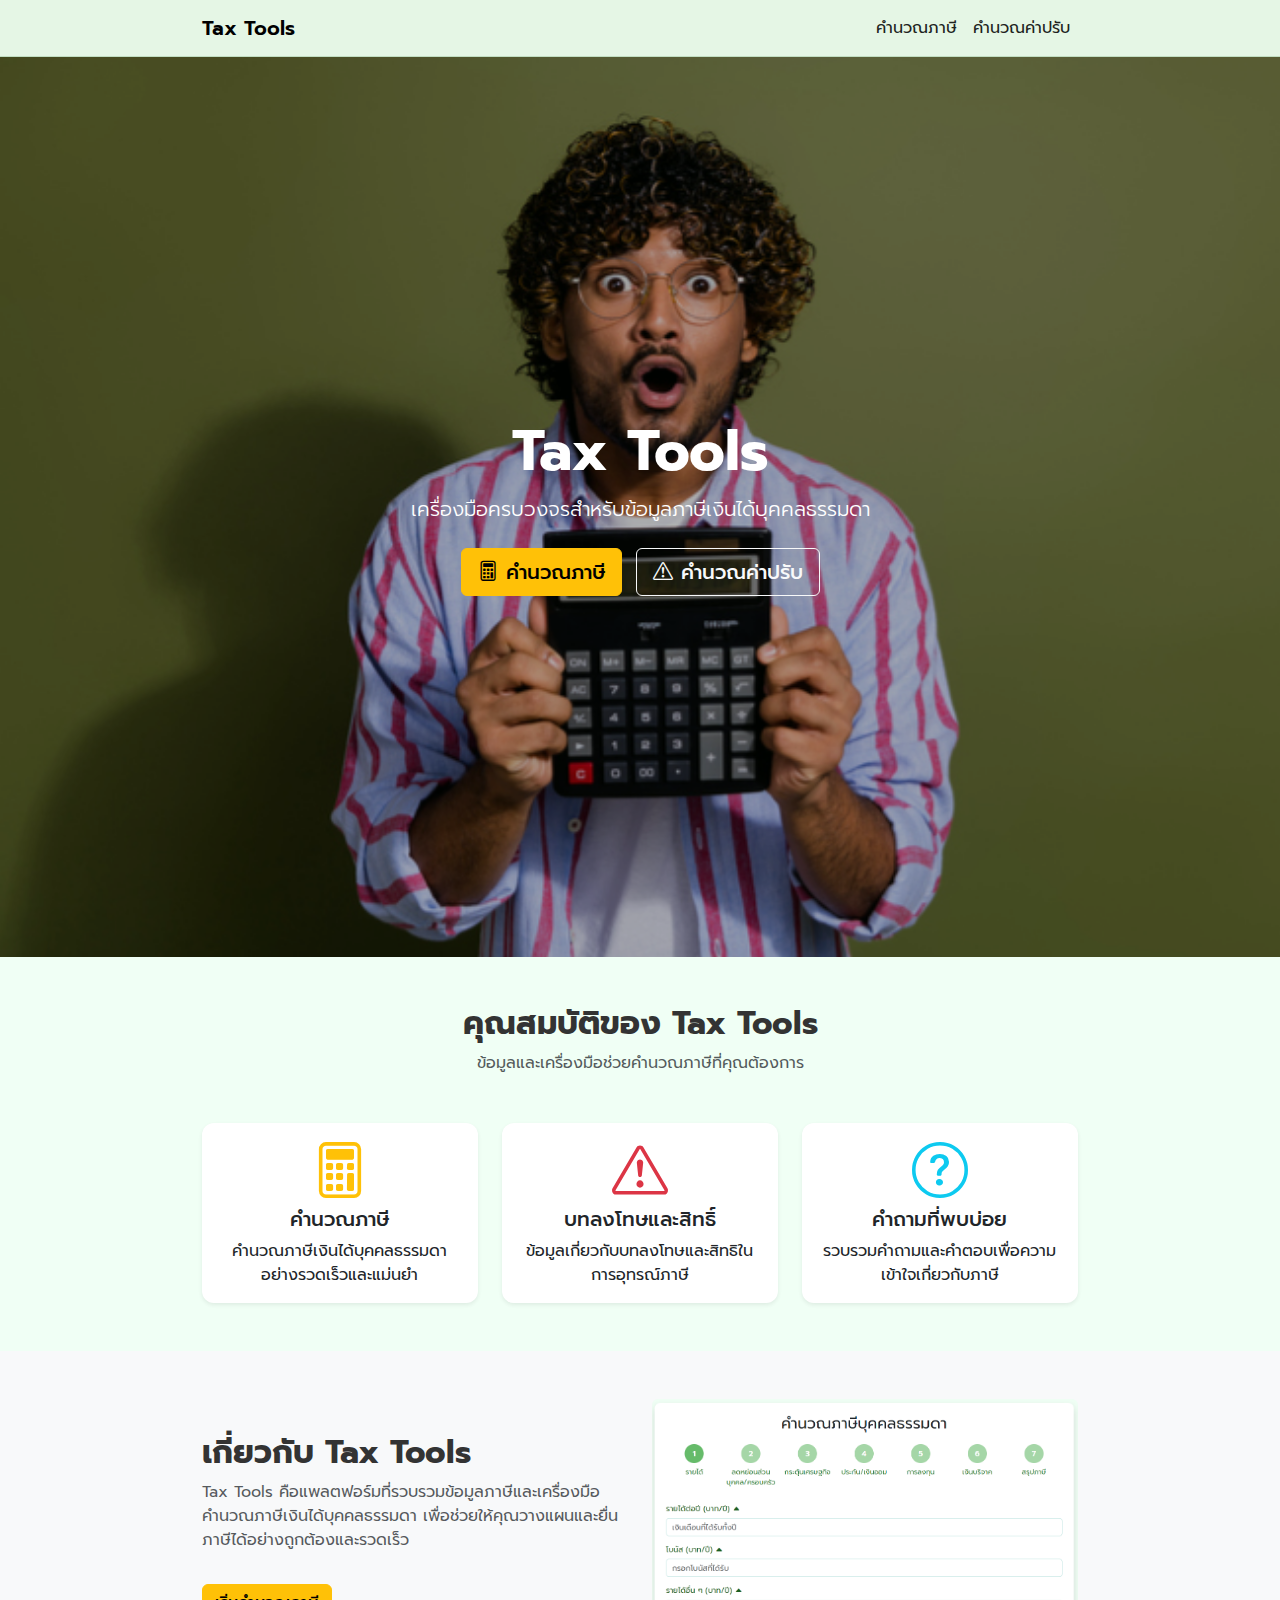
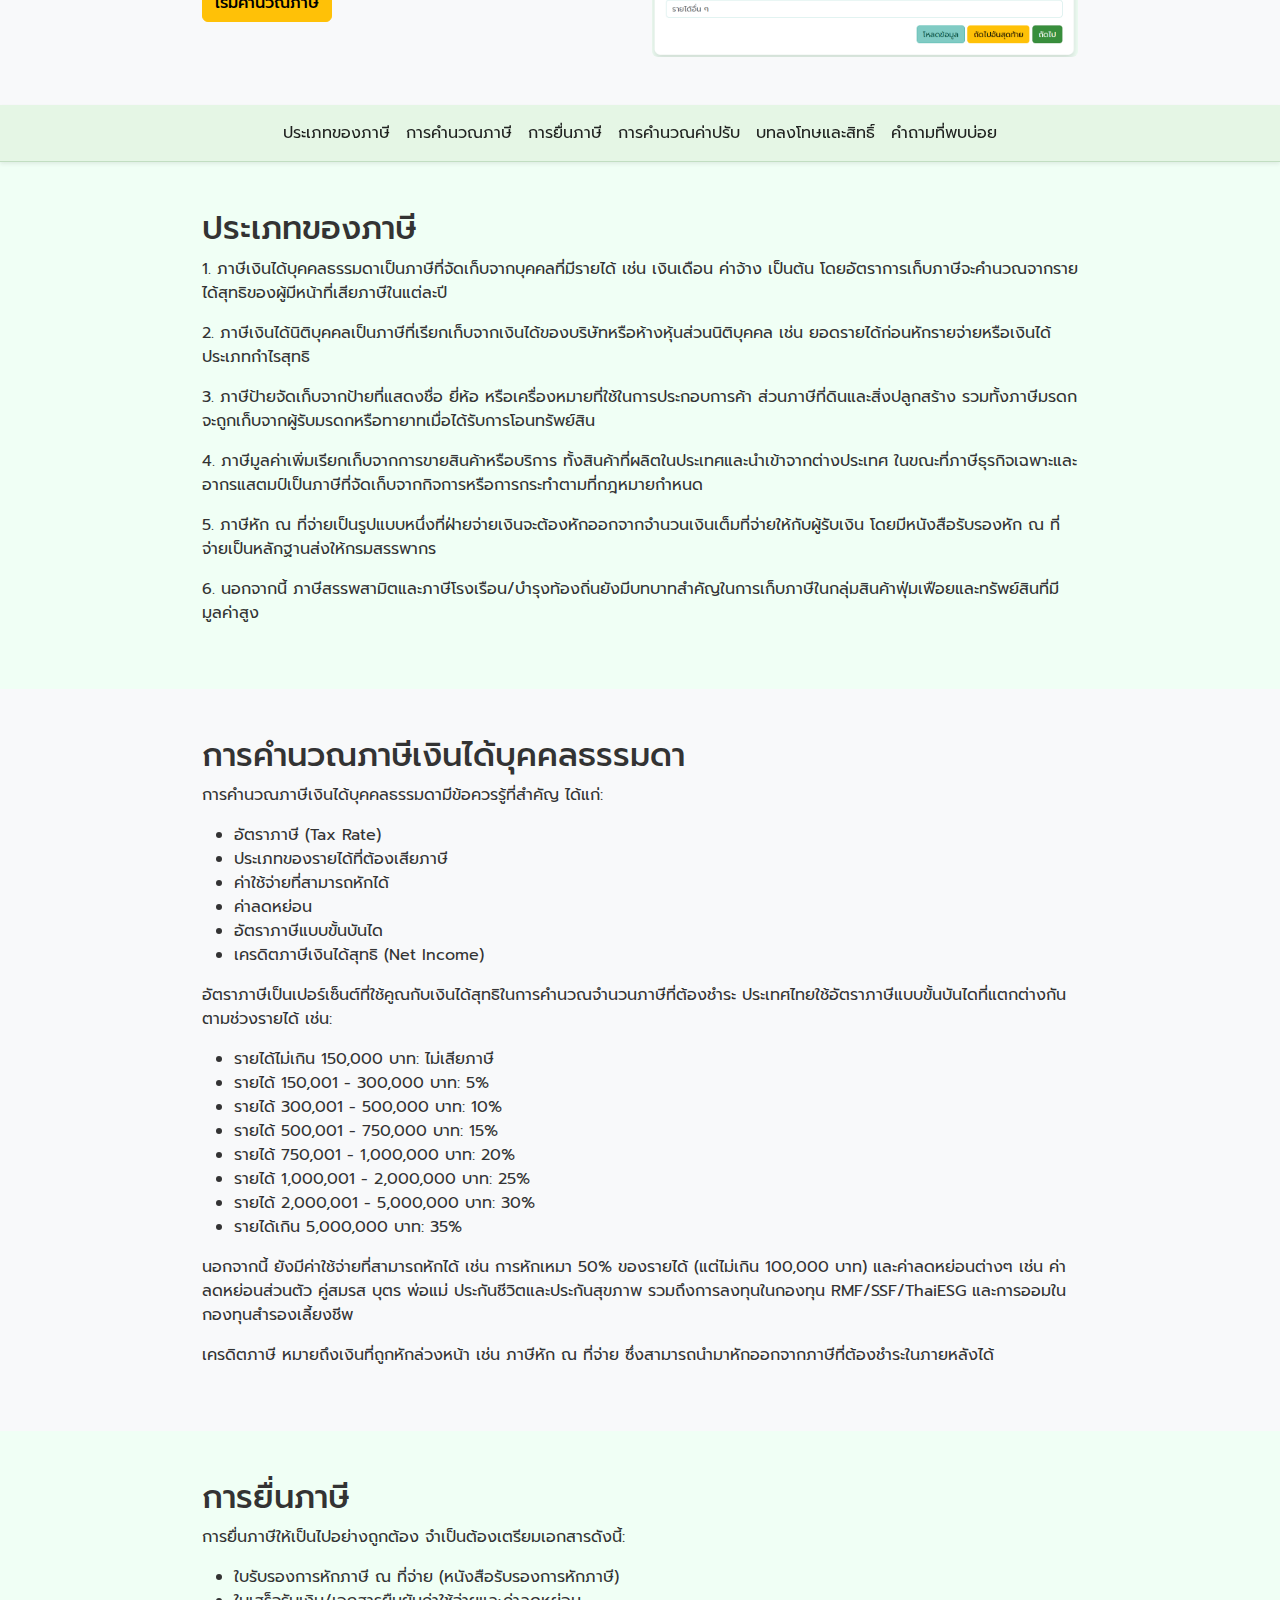
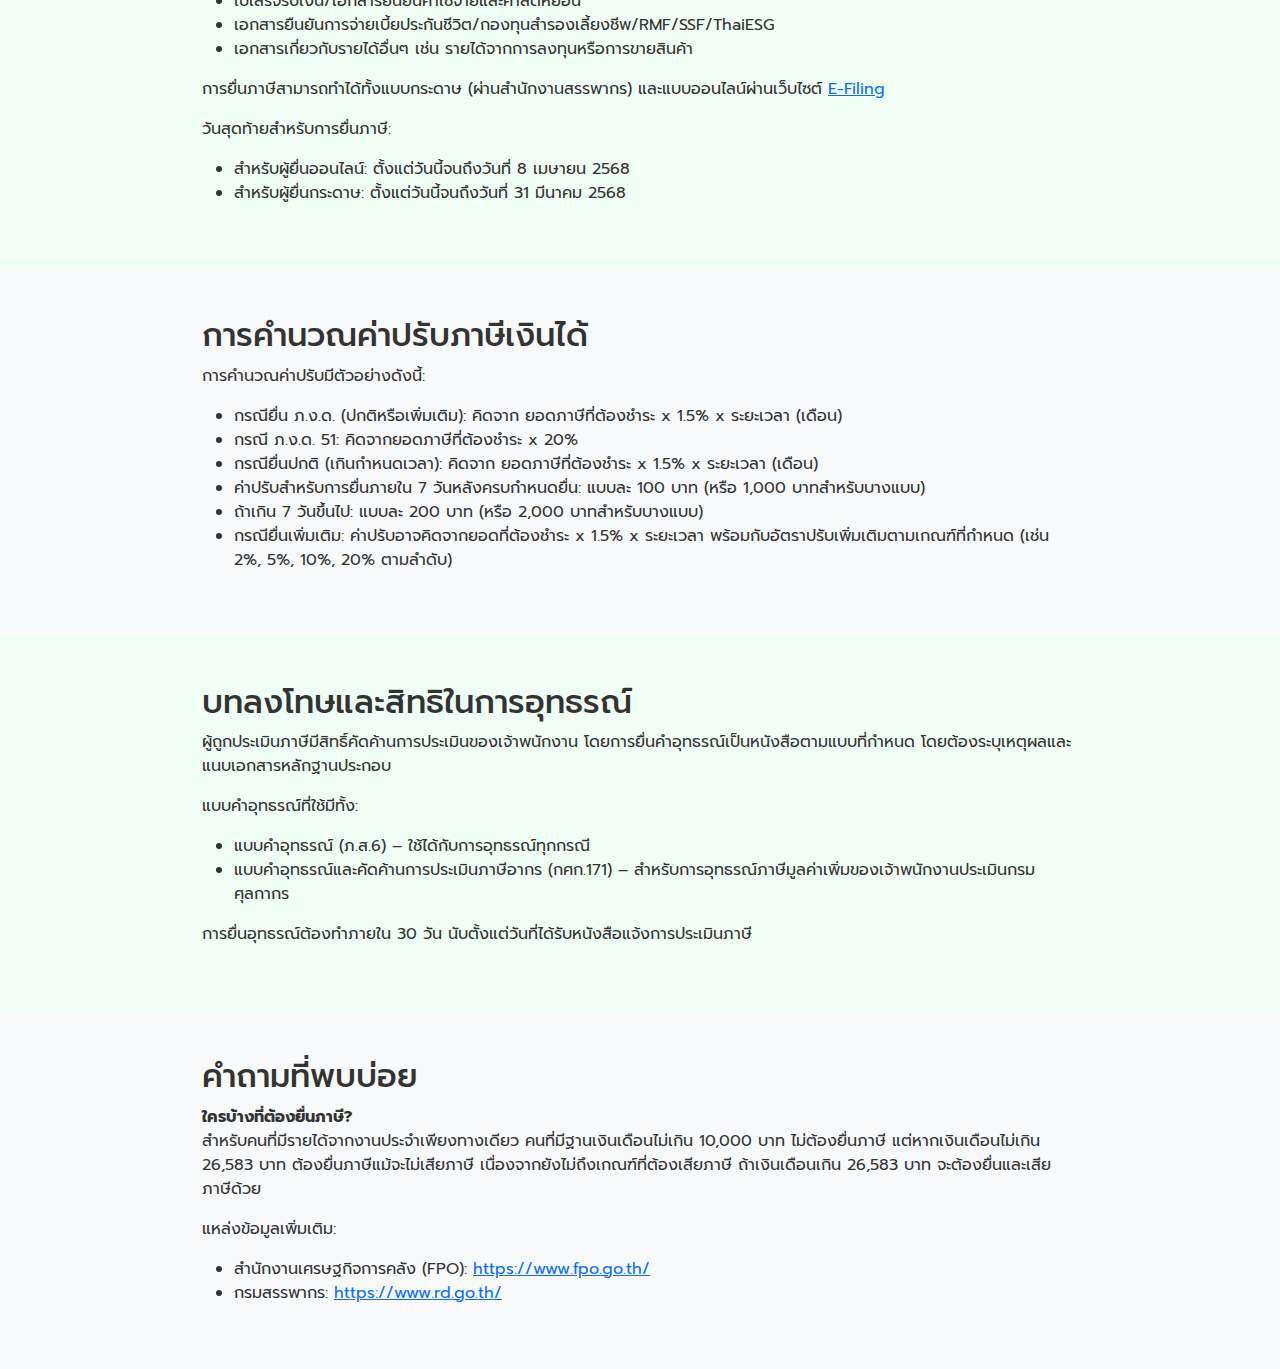
==== commit 984ff548: "Add files via upload" ====
--- a/index.html
+++ b/index.html
@@ -11,9 +11,15 @@
   <!-- Google Fonts -->
   <link rel="stylesheet" href="https://fonts.googleapis.com/css2?family=Prompt:wght@400;600&display=swap">
   <link rel="stylesheet" href="css/style.css">
+  <!-- CSS สำหรับ smooth scroll -->
+  <style>
+    html {
+      scroll-behavior: smooth;
+    }
+  </style>
 </head>
 <body>
-  <!-- Navbar -->
+  <!-- Navbar ด้านบน -->
   <nav class="navbar navbar-expand-lg navbar-light no-print">
     <div class="container">
       <a class="navbar-brand" href="index.html">Tax Tools</a>
@@ -30,7 +36,7 @@
   </nav>
   
   <!-- Hero Section -->
-  <section class="hero d-flex align-items-center" style="background: url('./images/j3k2.png') center center/cover no-repeat; height: 100vh; position: relative;">
+  <section class="hero d-flex align-items-center" style="background: url('./images/หน้าปก.PNG') center center/cover no-repeat; height: 100vh; position: relative;">
     <div class="container text-center hero-content" style="position: relative; z-index: 2;">
       <h1 class="display-4 fw-bold" style="color: #fff;">Tax Tools</h1>
       <p class="lead mb-4" style="color: #fff;">เครื่องมือครบวงจรสำหรับข้อมูลภาษีเงินได้บุคคลธรรมดา</p>
@@ -41,7 +47,7 @@
         <i class="bi bi-exclamation-triangle me-2"></i>คำนวณค่าปรับ
       </a>
     </div>
-    <div style="position: absolute; top: 0; left: 0; width: 100%; height: 100%; background: rgba(0,0,0,0.4);"></div>
+    <div style="position: absolute; top: 0; left: 0; width: 100%; height: 100%; background: rgba(0, 8, 0, 0.3);"></div>
   </section>
   
   <!-- Features Section -->
@@ -104,6 +110,25 @@
     </div>
   </section>
   
+  <!-- เริ่มเพิ่ม knowledge nav สำหรับการเลื่อนไปยังหัวข้อให้ความรู้ -->
+  <nav class="navbar navbar-expand-lg navbar-light bg-white shadow-sm sticky-top">
+    <div class="container">
+      <button class="navbar-toggler" type="button" data-bs-toggle="collapse" data-bs-target="#knowledgeNav">
+        <span class="navbar-toggler-icon"></span>
+      </button>
+      <div class="collapse navbar-collapse" id="knowledgeNav">
+        <ul class="navbar-nav mx-auto">
+          <li class="nav-item"><a class="nav-link" href="#tax-type">ประเภทของภาษี</a></li>
+          <li class="nav-item"><a class="nav-link" href="#tax-calculation">การคำนวณภาษี</a></li>
+          <li class="nav-item"><a class="nav-link" href="#tax-filing">การยื่นภาษี</a></li>
+          <li class="nav-item"><a class="nav-link" href="#penalty-calculation">การคำนวณค่าปรับ</a></li>
+          <li class="nav-item"><a class="nav-link" href="#appeal">บทลงโทษและสิทธิ์</a></li>
+          <li class="nav-item"><a class="nav-link" href="#faq">คำถามที่พบบ่อย</a></li>
+        </ul>
+      </div>
+    </div>
+  </nav>
+  
   <!-- รายละเอียดเนื้อหาเพิ่มเติม -->
   <section id="tax-type" class="py-5">
     <div class="container">
@@ -255,4 +280,4 @@
   <!-- Bootstrap JS Bundle -->
   <script src="https://cdn.jsdelivr.net/npm/bootstrap@5.3.0/dist/js/bootstrap.bundle.min.js"></script>
 </body>
-</html>+</html>
--- a/css/style.css
+++ b/css/style.css
@@ -29,6 +29,9 @@
     }
     
     /* ========== Navbar ========== */
+    html {
+      scroll-padding-top: 70px; /* ปรับค่าให้ตรงกับความสูงของ Navbar */
+    }
     .navbar {
       background-color: #E5F6E5 !important;
       border-bottom: 1px solid #C2DEC2;
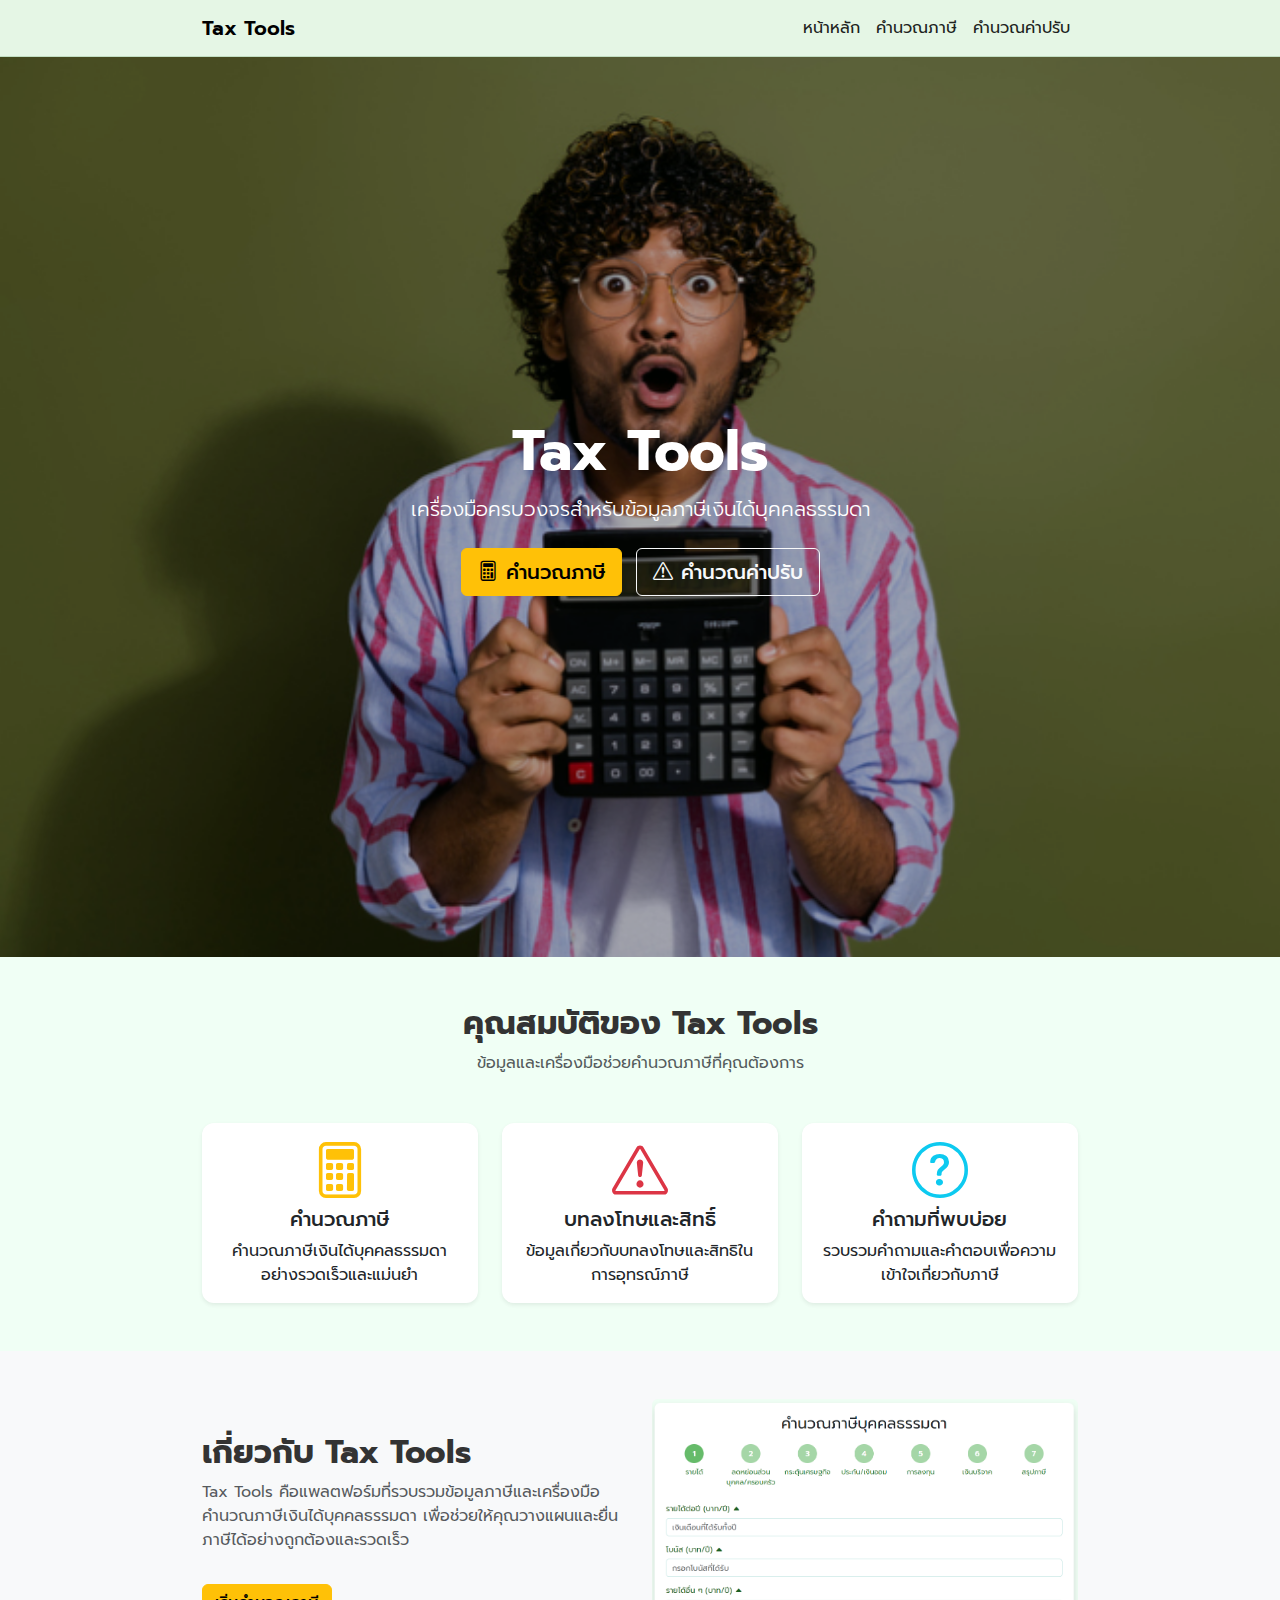
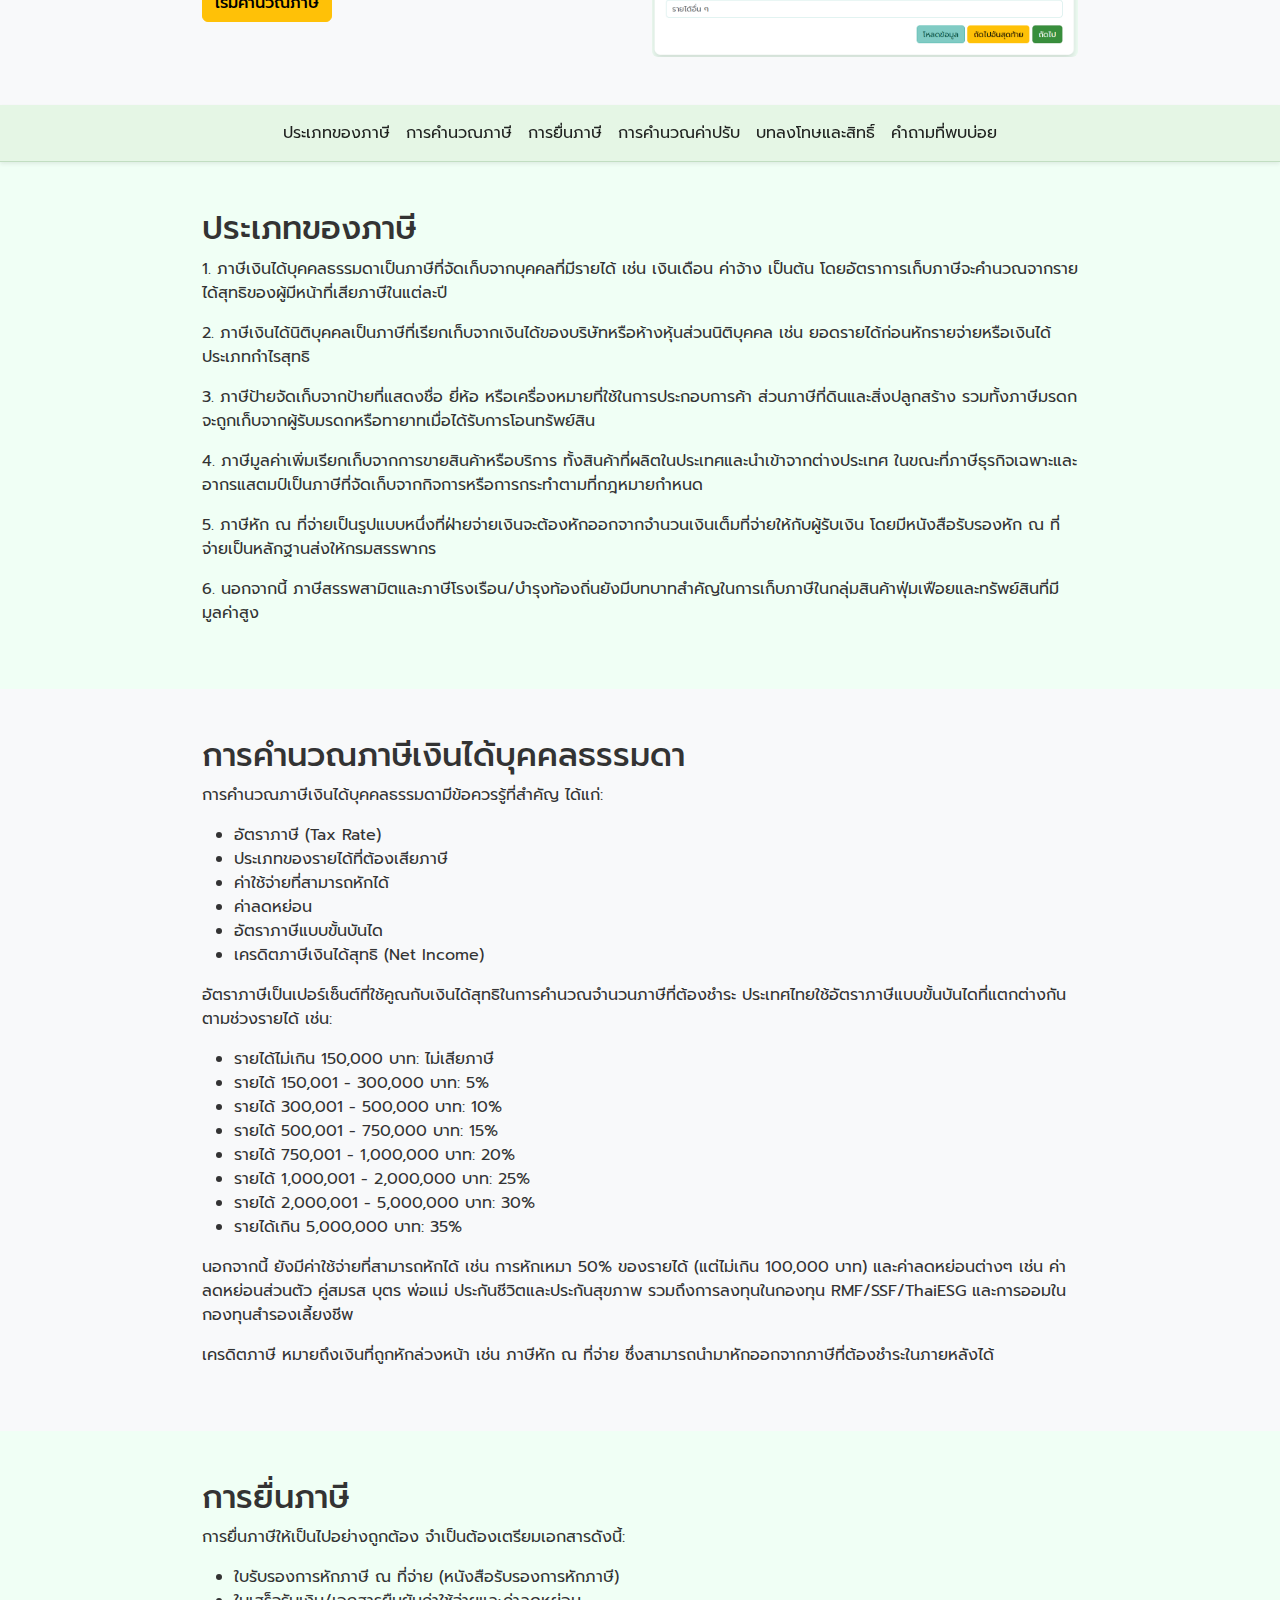
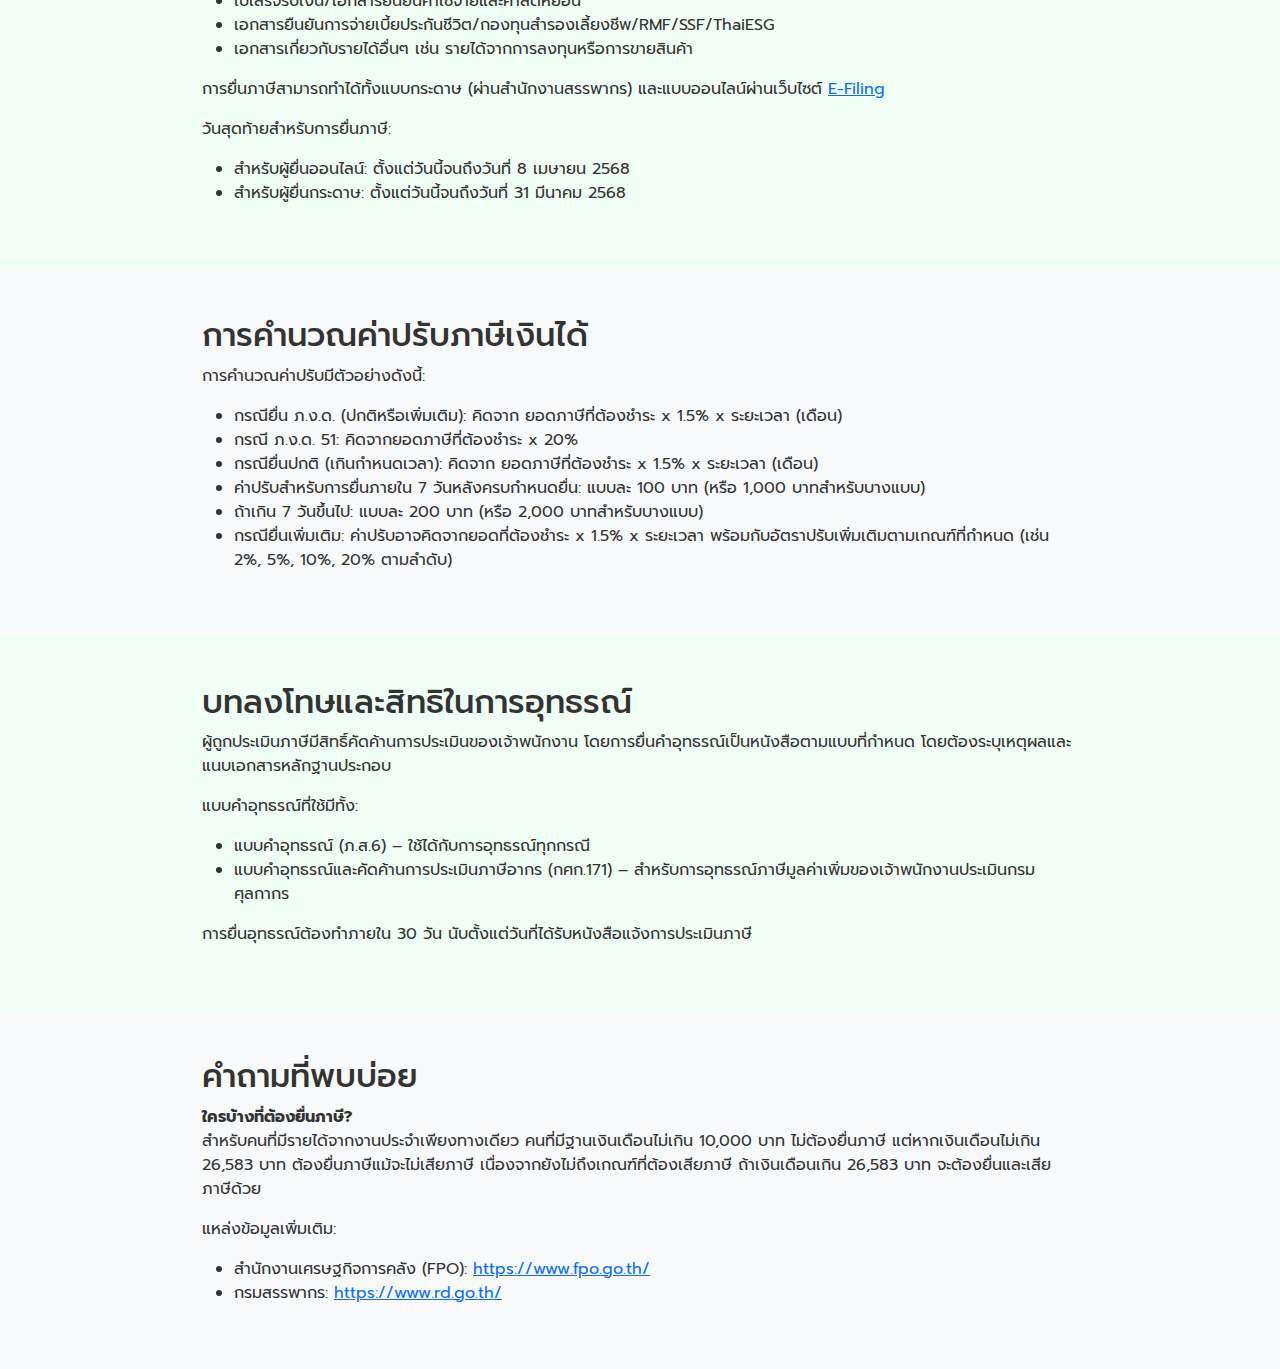
==== commit a518149a: "Add files via upload" ====
--- a/index.html
+++ b/index.html
@@ -28,6 +28,7 @@
       </button>
       <div class="collapse navbar-collapse" id="navbarNav">
         <ul class="navbar-nav ms-auto">
+            <li class="nav-item"><a class="nav-link" href="index.html">หน้าหลัก</a></li>
           <li class="nav-item"><a class="nav-link" href="tax-calculator.html">คำนวณภาษี</a></li>
           <li class="nav-item"><a class="nav-link" href="penalty-calculator.html">คำนวณค่าปรับ</a></li>
         </ul>
@@ -276,8 +277,13 @@
       </ul>
     </div>
   </section>
+
+  <button onclick="scrollToTop()" id="backToTopBtn" title="กลับไปด้านบน" class="btn btn-warning" style="position: fixed; bottom: 40px; right: 40px; z-index: 1000; display: none;">
+    <i class="bi bi-arrow-up"></i>
+  </button>
   
   <!-- Bootstrap JS Bundle -->
   <script src="https://cdn.jsdelivr.net/npm/bootstrap@5.3.0/dist/js/bootstrap.bundle.min.js"></script>
+  <script src="js/index.js"></script>
 </body>
 </html>
